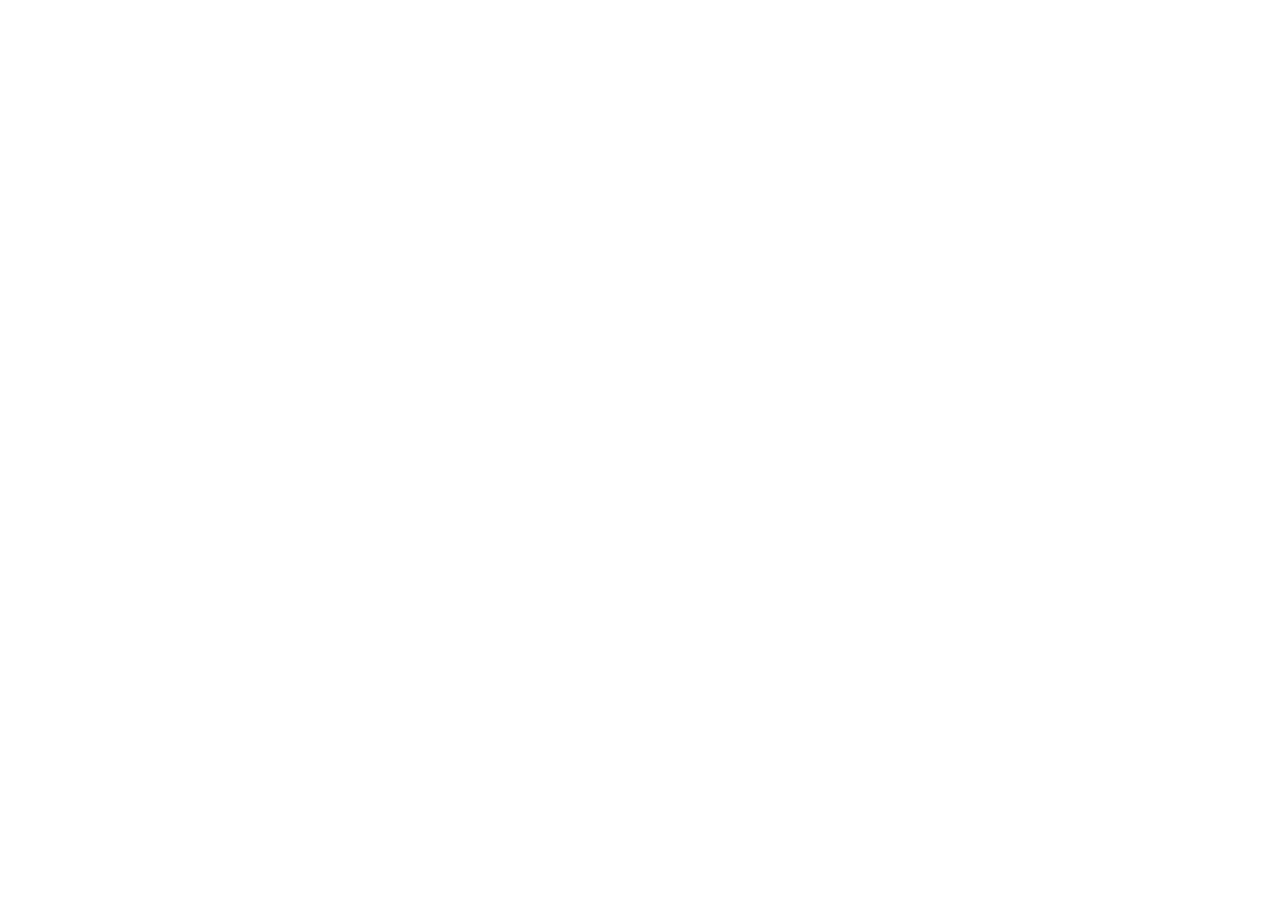
==== about.html @ 9ce5ea29 "Add files via upload" ====
<!DOCTYPE html>
<html lang="en">
<head>
  <meta charset="UTF-8"><meta name="viewport" content="width=device-width,initial-scale=1">
  <title>About — Gecko Lab</title>
  <link rel="stylesheet" href="css/style.css">
  <style>
    .team-grid{display:grid;grid-template-columns:repeat(auto-fill,minmax(220px,1fr));gap:1rem}
    .member-card {
      background:var(--bg-l1);border:1px solid var(--border);
      border-radius:var(--r2);padding:1.6rem;
      transition:.3s var(--ease);text-align:center;
    }
    .member-card:hover{border-color:var(--border-2);box-shadow:var(--teal-glow);transform:translateY(-3px)}
    .member-avatar {
      width:64px;height:64px;border-radius:50%;margin:0 auto 1rem;
      background:linear-gradient(135deg,var(--teal-dim),rgba(42,180,255,.12));
      border:2px solid var(--border-2);
      display:flex;align-items:center;justify-content:center;
      font-size:1.5rem;
    }
    .member-id{font-family:var(--fm);font-size:.6rem;letter-spacing:.12em;color:var(--teal);margin-bottom:.3rem}
    .member-name{font-family:var(--fd);font-size:1.05rem;font-weight:700;color:var(--t1);margin-bottom:.2rem}
    .member-role{font-family:var(--fm);font-size:.65rem;letter-spacing:.08em;text-transform:uppercase;color:var(--t3)}

    .spec-grid{display:grid;grid-template-columns:repeat(auto-fill,minmax(200px,1fr));gap:.8rem;margin-top:1rem}
    .spec-item{
      background:rgba(0,0,0,.2);border:1px solid var(--border);
      border-radius:var(--r1);padding:.9rem 1rem;
    }
    .spec-item .sk{font-family:var(--fm);font-size:.62rem;letter-spacing:.1em;text-transform:uppercase;color:var(--t3);margin-bottom:.4rem;display:block}
    .spec-item .sv{font-family:var(--fb);font-size:.9rem;color:var(--t1)}

    .tech-chips{display:flex;gap:.5rem;flex-wrap:wrap;margin-top:.8rem}

    /* platform feature list */
    .feature-list{display:grid;grid-template-columns:repeat(auto-fill,minmax(280px,1fr));gap:.8rem;margin-top:1rem}
    .feature-item{
      display:flex;gap:.9rem;align-items:flex-start;
      background:var(--bg-l1);border:1px solid var(--border);
      border-radius:var(--r2);padding:1.1rem 1.2rem;
      transition:.25s;
    }
    .feature-item:hover{border-color:var(--border-2)}
    .feature-icon{font-size:1.3rem;flex-shrink:0;margin-top:.1rem}
    .feature-title{font-size:.9rem;font-weight:500;color:var(--t1);margin-bottom:.25rem}
    .feature-desc{font-size:.8rem;color:var(--t3);line-height:1.5}
  </style>
</head>
<body>
<script src="js/layout.js"></script>
<script>
document.getElementById("page-content").innerHTML = `
<div class="page-hero">
  <div class="ph-top">
    <span class="tag tag-teal">08 / Project</span>
    <span class="tag tag-amber">Academic Research</span>
  </div>
  <h1>About <em>This Project</em></h1>
  <p style="max-width:600px">
    A biomimicry research platform built for an academic study on gecko-inspired adhesive systems.
    Designed to make the underlying science accessible, interactive, and honest about what we know
    and what we don't.
  </p>
</div>

<div class="section-rule reveal"><span>The Team</span></div>

<div class="team-grid reveal">
  <div class="member-card">
    <div class="member-avatar">🦎</div>
    <div class="member-id">I085</div>
    <div class="member-name">Maanas Vinze</div>
    <div class="member-role">Platform &amp; Simulation</div>
  </div>
  <div class="member-card">
    <div class="member-avatar">🔬</div>
    <div class="member-id">I053</div>
    <div class="member-name">Maanya Oberoi</div>
    <div class="member-role">Research &amp; Biology</div>
  </div>
  <div class="member-card">
    <div class="member-avatar">⚛️</div>
    <div class="member-id">I—</div>
    <div class="member-name">Jay</div>
    <div class="member-role">Physics &amp; Mechanism</div>
  </div>
  <div class="member-card">
    <div class="member-avatar">📐</div>
    <div class="member-id">I—</div>
    <div class="member-name">Aditya</div>
    <div class="member-role">Applications &amp; Data</div>
  </div>
  <div class="member-card">
    <div class="member-avatar">🚀</div>
    <div class="member-id">I—</div>
    <div class="member-name">Geet</div>
    <div class="member-role">Timeline &amp; Future</div>
  </div>
</div>

<div class="section-rule reveal"><span>Project Scope</span></div>

<div class="callout reveal">
  <h2>What this platform is</h2>
  <p>
    An interactive research platform documenting the science, engineering, and future potential of
    gecko-inspired adhesive systems. Built as an academic deliverable — every claim is sourced to
    peer-reviewed literature, every simulation uses physics values from published studies. The goal
    is to demonstrate that biology contains solutions that engineering is still learning to replicate.
  </p>
</div>

<div class="spec-grid reveal">
  <div class="spec-item">
    <span class="sk">Subject</span>
    <span class="sv">Gecko Biomimicry / Adhesive Systems</span>
  </div>
  <div class="spec-item">
    <span class="sk">Discipline</span>
    <span class="sv">Biology · Materials Science · Engineering</span>
  </div>
  <div class="spec-item">
    <span class="sk">Papers cited</span>
    <span class="sv">9 peer-reviewed sources</span>
  </div>
  <div class="spec-item">
    <span class="sk">Simulation data</span>
    <span class="sv">Sourced from Autumn 2002, ASTM D1002, Velcro Industries</span>
  </div>
  <div class="spec-item">
    <span class="sk">Date range</span>
    <span class="sv">2000–2021 literature</span>
  </div>
  <div class="spec-item">
    <span class="sk">Format</span>
    <span class="sv">Interactive web platform + presentation</span>
  </div>
</div>

<div class="section-rule reveal"><span>Platform Features</span></div>

<div class="feature-list">
  <div class="feature-item reveal">
    <span class="feature-icon">⚛️</span>
    <div>
      <div class="feature-title">Van der Waals Explorer</div>
      <div class="feature-desc">Interactive F ∝ 1/r⁶ visualization with real-time micro-contact simulation and adhesion index calculation.</div>
    </div>
  </div>
  <div class="feature-item reveal reveal-delay-1">
    <span class="feature-icon">🔬</span>
    <div>
      <div class="feature-title">Setae 3D Scroll Model</div>
      <div class="feature-desc">Scroll-driven zoom from gecko toe → lamellae → setae field → spatulae fan → van der Waals molecules at 0.5 nm.</div>
    </div>
  </div>
  <div class="feature-item reveal reveal-delay-2">
    <span class="feature-icon">📐</span>
    <div>
      <div class="feature-title">Multi-Adhesive Simulation</div>
      <div class="feature-desc">5 adhesive types compared under real loads. Gecko, tape, velcro, super glue, suction cup — with peer-reviewed σ values and per-environment physics.</div>
    </div>
  </div>
  <div class="feature-item reveal">
    <span class="feature-icon">🔍</span>
    <div>
      <div class="feature-title">Searchable Research Archive</div>
      <div class="feature-desc">9 key papers with live keyword search, discipline filter, pull quotes, and direct DOI links.</div>
    </div>
  </div>
  <div class="feature-item reveal reveal-delay-1">
    <span class="feature-icon">📅</span>
    <div>
      <div class="feature-title">Annotated Timeline</div>
      <div class="feature-desc">8 milestones from 2000–2021 with full experimental context, significance, and primary literature references.</div>
    </div>
  </div>
  <div class="feature-item reveal reveal-delay-2">
    <span class="feature-icon">🔭</span>
    <div>
      <div class="feature-title">Technology Readiness Levels</div>
      <div class="feature-desc">Future directions mapped to NASA TRL scale — from early CNT research (TRL 2) to near-commercial inspection robots (TRL 6–7).</div>
    </div>
  </div>
</div>

<div class="section-rule reveal"><span>Built With</span></div>
<div class="card reveal" style="padding:1.4rem 1.8rem">
  <div class="tech-chips">
    <span class="tag tag-teal">Vanilla JS</span>
    <span class="tag tag-blue">Canvas 2D API</span>
    <span class="tag tag-amber">CSS Custom Properties</span>
    <span class="tag tag-purple">Fraunces (Variable Serif)</span>
    <span class="tag tag-green">JetBrains Mono</span>
    <span class="tag tag-teal">DM Sans</span>
    <span class="tag tag-blue">IntersectionObserver</span>
    <span class="tag tag-amber">No frameworks · No dependencies</span>
  </div>
  <p style="margin-top:1rem;font-size:.84rem">
    All simulations, animations, and visualizations use the browser's native Canvas 2D API —
    no WebGL, no Three.js, no external libraries. Physics values are hardcoded from published literature
    and cited inline in the simulation source.
  </p>
</div>
`;
</script>
</body>
</html>
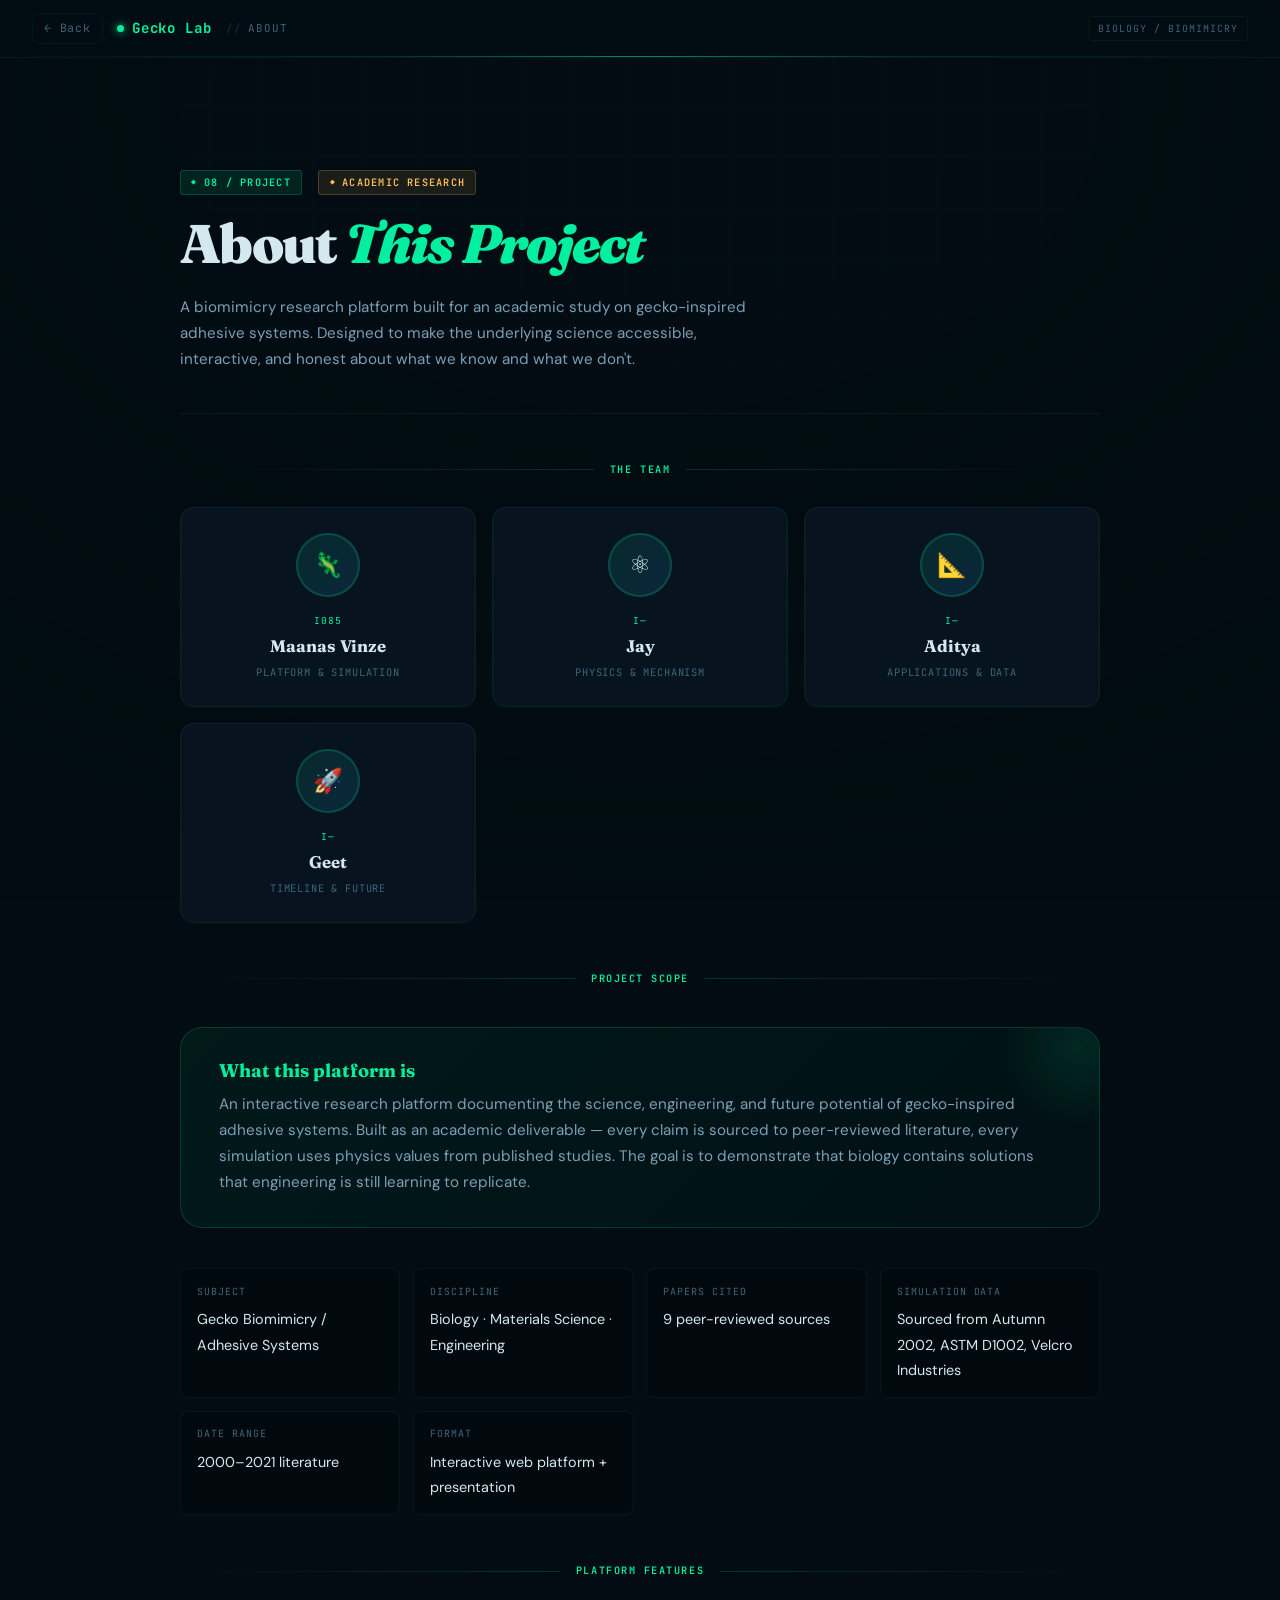
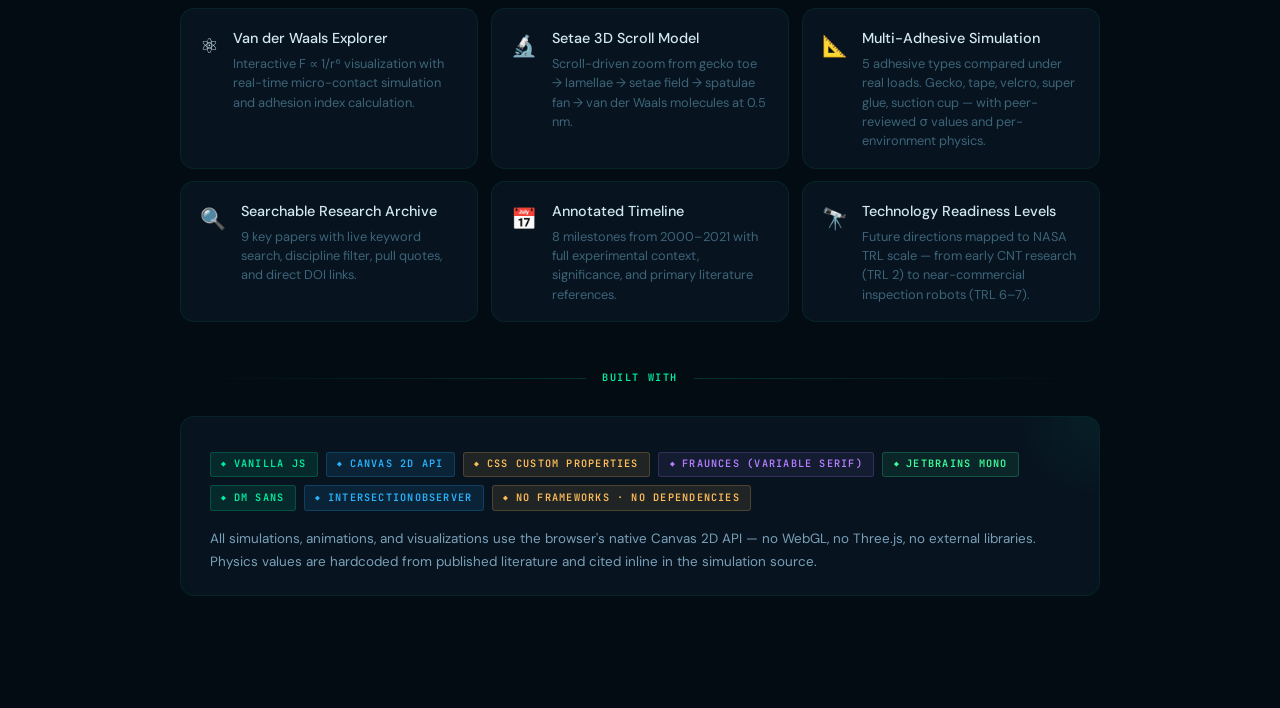
==== commit 601add4c: "Update about.html" ====
--- a/about.html
+++ b/about.html
@@ -74,12 +74,6 @@
     <div class="member-role">Platform &amp; Simulation</div>
   </div>
   <div class="member-card">
-    <div class="member-avatar">🔬</div>
-    <div class="member-id">I053</div>
-    <div class="member-name">Maanya Oberoi</div>
-    <div class="member-role">Research &amp; Biology</div>
-  </div>
-  <div class="member-card">
     <div class="member-avatar">⚛️</div>
     <div class="member-id">I—</div>
     <div class="member-name">Jay</div>
--- a/css/style.css
+++ b/css/style.css
@@ -0,0 +1,686 @@
+/* ═══════════════════════════════════════════════════════════
+   GECKO LAB  —  DEEP SPECIMEN TERMINAL
+   Design System v5
+   Fonts: Fraunces · JetBrains Mono · DM Sans
+════════════════════════════════════════════════════════════ */
+
+@import url('https://fonts.googleapis.com/css2?family=Fraunces:ital,opsz,wght@0,9..144,300;0,9..144,700;0,9..144,900;1,9..144,300;1,9..144,700&family=JetBrains+Mono:wght@400;600;700&family=DM+Sans:ital,opsz,wght@0,9..40,300;0,9..40,400;0,9..40,500;1,9..40,300&display=swap');
+
+/* ── Tokens ─────────────────────────────────────────────── */
+:root {
+  --bg:         #020c12;
+  --bg-l1:      #071420;
+  --bg-l2:      #0b1e2e;
+  --bg-l3:      #102435;
+
+  --teal:       #00f0a0;
+  --teal-2:     #00c880;
+  --teal-dim:   rgba(0,240,160,.10);
+  --teal-mid:   rgba(0,240,160,.30);
+  --teal-glow:  0 0 28px rgba(0,240,160,.20), 0 0 80px rgba(0,240,160,.06);
+
+  --blue:       #2ab4ff;
+  --blue-dim:   rgba(42,180,255,.10);
+
+  --amber:      #ffbd59;
+  --amber-dim:  rgba(255,189,89,.10);
+  --amber-glow: 0 0 24px rgba(255,189,89,.18);
+
+  --red:        #ff5252;
+  --green:      #3dff9a;
+  --purple:     #b47dff;
+
+  --t1:         #d4e8f0;
+  --t2:         #7aa0b8;
+  --t3:         #3d6478;
+  --t4:         #1a3040;
+
+  --border:     rgba(0,240,160,.07);
+  --border-2:   rgba(0,240,160,.18);
+  --border-3:   rgba(0,240,160,.42);
+
+  --fd: 'Fraunces', Georgia, serif;
+  --fm: 'JetBrains Mono', monospace;
+  --fb: 'DM Sans', system-ui, sans-serif;
+
+  --r1: 8px;
+  --r2: 14px;
+  --r3: 22px;
+
+  --ease: cubic-bezier(.22,1,.36,1);
+}
+
+/* ── Reset ──────────────────────────────────────────────── */
+*,*::before,*::after{margin:0;padding:0;box-sizing:border-box}
+html{scroll-behavior:smooth;-webkit-text-size-adjust:100%}
+
+body {
+  font-family: var(--fb);
+  font-size: 16px;
+  font-weight: 400;
+  line-height: 1.6;
+  color: var(--t1);
+  background: var(--bg);
+  min-height: 100vh;
+  overflow-x: hidden;
+  -webkit-tap-highlight-color: transparent;
+}
+
+/* Fine grid texture */
+body::before {
+  content:'';
+  position:fixed;inset:0;z-index:0;pointer-events:none;
+  background-image:
+    linear-gradient(rgba(0,240,160,.025) 1px, transparent 1px),
+    linear-gradient(90deg, rgba(0,240,160,.025) 1px, transparent 1px);
+  background-size: 52px 52px;
+  mask-image: radial-gradient(ellipse 100% 70% at 50% 0%, #000 30%, transparent 100%);
+}
+
+/* Vignette */
+body::after {
+  content:'';
+  position:fixed;inset:0;z-index:0;pointer-events:none;
+  background: radial-gradient(ellipse 90% 90% at 50% 10%, transparent 40%, rgba(2,12,18,.7) 100%);
+}
+
+/* ══════════════════════════════════════════════════════════
+   TOPBAR
+══════════════════════════════════════════════════════════ */
+.topbar {
+  position:sticky;top:0;z-index:200;height:58px;
+  display:flex;align-items:center;justify-content:space-between;
+  padding:0 2rem;
+  background:rgba(2,12,18,.90);
+  backdrop-filter:blur(24px) saturate(180%);
+  -webkit-backdrop-filter:blur(24px) saturate(180%);
+  border-bottom:1px solid var(--border);
+}
+
+/* animated scan line bottom */
+.topbar::after {
+  content:'';
+  position:absolute;bottom:0;left:0;right:0;height:1px;
+  background: linear-gradient(90deg,
+    transparent 0%, var(--teal-mid) 30%,
+    var(--teal) 50%, var(--teal-mid) 70%, transparent 100%);
+  opacity:.55;
+  animation: scan-slide 6s linear infinite;
+}
+@keyframes scan-slide {
+  0%{background-position:-200% 0} 100%{background-position:200% 0}
+}
+
+.nav-left{display:flex;align-items:center;gap:.9rem}
+.nav-right{display:flex;align-items:center;gap:.8rem}
+
+.brand {
+  font-family:var(--fm);font-size:.88rem;font-weight:700;
+  color:var(--teal);text-decoration:none;letter-spacing:.06em;
+  display:flex;align-items:center;gap:.5rem;
+}
+.brand-dot {
+  width:7px;height:7px;border-radius:50%;background:var(--teal);
+  box-shadow:0 0 10px var(--teal);
+  animation:brand-pulse 2.4s ease-in-out infinite;
+}
+@keyframes brand-pulse{0%,100%{opacity:1;transform:scale(1)} 50%{opacity:.4;transform:scale(.65)}}
+
+.back-btn {
+  font-family:var(--fm);font-size:.72rem;letter-spacing:.06em;
+  color:var(--t3);text-decoration:none;
+  display:flex;align-items:center;gap:.35rem;
+  padding:.3rem .7rem;border-radius:var(--r1);
+  border:1px solid var(--border);background:transparent;
+  cursor:pointer;transition:.2s var(--ease);
+}
+.back-btn:hover{color:var(--teal);border-color:var(--border-2);background:var(--teal-dim)}
+
+.breadcrumb {
+  font-family:var(--fm);font-size:.68rem;letter-spacing:.08em;
+  text-transform:uppercase;color:var(--t3);
+  display:flex;align-items:center;gap:.4rem;
+}
+.breadcrumb::before{content:'//';color:var(--t4)}
+
+.nav-pill {
+  font-family:var(--fm);font-size:.62rem;letter-spacing:.1em;
+  text-transform:uppercase;color:var(--t3);
+  padding:.2rem .55rem;border:1px solid var(--border);border-radius:3px;
+}
+
+/* ══════════════════════════════════════════════════════════
+   LAYOUT
+══════════════════════════════════════════════════════════ */
+.main-wrapper{position:relative;z-index:1;min-height:100vh}
+
+.main-content {
+  padding:3.5rem 2.5rem 7rem;
+  max-width:1000px;margin:0 auto;width:100%;
+}
+.main-content.full-bleed{max-width:1400px}
+.main-content.no-pad{padding:0;max-width:100%}
+
+/* ══════════════════════════════════════════════════════════
+   TYPOGRAPHY
+══════════════════════════════════════════════════════════ */
+h1 {
+  font-family:var(--fd);
+  font-size:clamp(2.2rem,5vw,3.4rem);
+  font-weight:900;line-height:1.05;letter-spacing:-.03em;
+  color:var(--t1);margin-bottom:1.4rem;
+}
+h1 em{font-style:italic;color:var(--teal)}
+h1 .dim{color:var(--t3);font-weight:300}
+
+h2 {
+  font-family:var(--fd);
+  font-size:1.5rem;font-weight:700;line-height:1.15;
+  color:var(--t1);margin-bottom:.65rem;
+}
+h3 {
+  font-family:var(--fb);
+  font-size:1rem;font-weight:500;color:var(--t1);
+}
+p{color:var(--t2);line-height:1.72;font-size:.95rem}
+
+/* Mono label */
+.tag {
+  font-family:var(--fm);font-size:.64rem;font-weight:600;
+  letter-spacing:.12em;text-transform:uppercase;
+  padding:.22rem .65rem;border-radius:3px;
+  display:inline-flex;align-items:center;gap:.4rem;
+}
+.tag::before{content:'◆';font-size:.5rem}
+.tag-teal {background:var(--teal-dim);color:var(--teal);border:1px solid rgba(0,240,160,.2)}
+.tag-amber{background:var(--amber-dim);color:var(--amber);border:1px solid rgba(255,189,89,.2)}
+.tag-blue {background:var(--blue-dim); color:var(--blue); border:1px solid rgba(42,180,255,.2)}
+.tag-red  {background:rgba(255,82,82,.08);color:var(--red); border:1px solid rgba(255,82,82,.2)}
+.tag-purple{background:rgba(180,125,255,.08);color:var(--purple);border:1px solid rgba(180,125,255,.2)}
+.tag-green{background:rgba(61,255,154,.08);color:var(--green);border:1px solid rgba(61,255,154,.2)}
+
+/* Section divider */
+.section-rule {
+  display:flex;align-items:center;gap:1rem;
+  margin:3rem 0 1.8rem;
+}
+.section-rule::before,.section-rule::after {
+  content:'';flex:1;height:1px;
+  background:linear-gradient(90deg, var(--border-2), transparent);
+}
+.section-rule::before{background:linear-gradient(90deg,transparent,var(--border-2))}
+.section-rule span {
+  font-family:var(--fm);font-size:.64rem;font-weight:600;
+  letter-spacing:.15em;text-transform:uppercase;color:var(--teal);
+  white-space:nowrap;
+}
+
+/* ══════════════════════════════════════════════════════════
+   CARD SYSTEM
+══════════════════════════════════════════════════════════ */
+.card {
+  background:var(--bg-l1);
+  border:1px solid var(--border);
+  border-radius:var(--r2);
+  padding:1.8rem;
+  transition:.35s var(--ease);
+  position:relative;overflow:hidden;
+}
+.card::before {
+  content:'';position:absolute;top:0;right:0;
+  width:80px;height:80px;
+  background:radial-gradient(circle at top right,rgba(0,240,160,.05),transparent 70%);
+  pointer-events:none;
+}
+.card:hover {
+  border-color:var(--border-2);
+  background:var(--bg-l2);
+  box-shadow:var(--teal-glow);
+  transform:translateY(-2px);
+}
+.card-link{text-decoration:none;color:inherit;display:block}
+
+/* specimen corner tag */
+.card .specimen-id {
+  position:absolute;top:.9rem;right:.9rem;
+  font-family:var(--fm);font-size:.58rem;letter-spacing:.1em;
+  color:var(--t4);text-transform:uppercase;
+}
+
+/* ══════════════════════════════════════════════════════════
+   NAV CARDS (home)
+══════════════════════════════════════════════════════════ */
+.nav-grid {
+  display:grid;
+  grid-template-columns:repeat(auto-fill,minmax(270px,1fr));
+  gap:1rem;
+}
+.nav-card {
+  background:var(--bg-l1);border:1px solid var(--border);
+  border-radius:var(--r2);padding:1.7rem;
+  text-decoration:none;color:inherit;
+  display:flex;flex-direction:column;gap:.6rem;
+  transition:.3s var(--ease);position:relative;overflow:hidden;
+  min-height:168px;
+}
+.nav-card:hover {
+  border-color:var(--border-2);background:var(--bg-l2);
+  transform:translateY(-4px);box-shadow:var(--teal-glow);
+}
+/* bottom accent bar on hover */
+.nav-card::after {
+  content:'';
+  position:absolute;bottom:0;left:0;right:0;height:2px;
+  background:linear-gradient(90deg,var(--teal),var(--blue));
+  transform:scaleX(0);transform-origin:left;transition:.35s var(--ease);
+}
+.nav-card:hover::after{transform:scaleX(1)}
+/* coordinate label */
+.nc-coord {
+  font-family:var(--fm);font-size:.58rem;letter-spacing:.1em;
+  color:var(--t4);margin-bottom:.2rem;
+}
+.nc-icon{font-size:1.5rem;line-height:1}
+.nc-title {
+  font-family:var(--fd);font-size:1.2rem;font-weight:700;
+  color:var(--t1);line-height:1.15;
+}
+.nc-desc{font-size:.84rem;color:var(--t2);line-height:1.5;flex:1}
+.nc-arrow {
+  margin-top:.6rem;font-family:var(--fm);font-size:.75rem;
+  color:var(--teal-mid);transition:.2s var(--ease);
+  display:flex;align-items:center;gap:.3rem;
+}
+.nav-card:hover .nc-arrow{color:var(--teal);transform:translateX(4px)}
+
+/* ══════════════════════════════════════════════════════════
+   STAT DISPLAY
+══════════════════════════════════════════════════════════ */
+.stat-val {
+  font-family:var(--fm);font-size:1.6rem;font-weight:700;
+  color:var(--amber);line-height:1;
+}
+.stat-lbl {
+  font-family:var(--fm);font-size:.62rem;letter-spacing:.1em;
+  text-transform:uppercase;color:var(--t3);margin-top:.3rem;
+}
+
+/* ══════════════════════════════════════════════════════════
+   PAGE HEADER
+══════════════════════════════════════════════════════════ */
+.page-hero {
+  padding:3.5rem 0 2.5rem;
+  border-bottom:1px solid var(--border);
+  margin-bottom:2.8rem;
+  position:relative;
+}
+.page-hero .ph-top {
+  display:flex;align-items:center;gap:1rem;
+  margin-bottom:1.2rem;flex-wrap:wrap;
+}
+
+/* ══════════════════════════════════════════════════════════
+   CALLOUT / HIGHLIGHT
+══════════════════════════════════════════════════════════ */
+.callout {
+  background:linear-gradient(135deg,rgba(0,240,160,.06),rgba(0,240,160,.02));
+  border:1px solid var(--border-2);border-radius:var(--r3);
+  padding:2rem 2.4rem;margin:2.5rem 0;
+  position:relative;overflow:hidden;
+}
+.callout::before {
+  content:'';position:absolute;top:-60px;right:-60px;
+  width:160px;height:160px;border-radius:50%;
+  background:radial-gradient(circle,rgba(0,240,160,.1),transparent 70%);
+}
+.callout h2{color:var(--teal);margin-bottom:.6rem;font-size:1.15rem}
+
+/* ══════════════════════════════════════════════════════════
+   INPUTS & CONTROLS
+══════════════════════════════════════════════════════════ */
+input[type=range] {
+  width:100%;cursor:pointer;appearance:none;
+  height:3px;border-radius:2px;
+  background:var(--bg-l3);outline:none;
+  accent-color:var(--teal);
+}
+input[type=range]::-webkit-slider-thumb {
+  appearance:none;width:14px;height:14px;border-radius:50%;
+  background:var(--teal);cursor:pointer;
+  border:2px solid var(--bg);
+  box-shadow:0 0 8px rgba(0,240,160,.5);
+  transition:.15s;
+}
+input[type=range]::-webkit-slider-thumb:hover{transform:scale(1.2)}
+
+input[type=number],input[type=text],select {
+  width:100%;padding:.55rem .8rem;
+  border-radius:var(--r1);
+  border:1px solid var(--border-2);
+  background:rgba(0,0,0,.3);
+  color:var(--t1);
+  font-family:var(--fm);font-size:.85rem;
+  outline:none;transition:.2s;
+  -webkit-appearance:none;
+}
+input[type=number]:focus,select:focus {
+  border-color:var(--teal);
+  box-shadow:0 0 0 2px var(--teal-dim);
+}
+
+/* ══════════════════════════════════════════════════════════
+   BUTTON
+══════════════════════════════════════════════════════════ */
+.btn {
+  display:inline-flex;align-items:center;gap:.5rem;
+  font-family:var(--fm);font-size:.74rem;font-weight:600;
+  letter-spacing:.07em;text-transform:uppercase;
+  padding:.55rem 1.1rem;border-radius:var(--r1);
+  border:1px solid var(--border-2);
+  background:var(--teal-dim);color:var(--teal);
+  cursor:pointer;transition:.2s var(--ease);
+  text-decoration:none;white-space:nowrap;
+}
+.btn:hover{background:var(--teal);color:var(--bg);border-color:var(--teal);box-shadow:var(--teal-glow)}
+.btn-ghost{background:transparent;color:var(--t2);border-color:var(--border)}
+.btn-ghost:hover{color:var(--t1);background:rgba(255,255,255,.05);border-color:rgba(255,255,255,.15)}
+
+/* ══════════════════════════════════════════════════════════
+   TIMELINE
+══════════════════════════════════════════════════════════ */
+.timeline{position:relative;padding-left:2.6rem}
+.timeline::before {
+  content:'';position:absolute;left:.65rem;top:.5rem;bottom:.5rem;width:2px;
+  background:linear-gradient(180deg,var(--teal),var(--blue),rgba(0,240,160,.1));
+  border-radius:2px;
+}
+.tl-item{position:relative;margin-bottom:2.6rem}
+.tl-dot {
+  position:absolute;left:-2.15rem;top:.4rem;
+  width:14px;height:14px;border-radius:50%;
+  background:var(--bg);border:2px solid var(--teal);
+  box-shadow:0 0 10px rgba(0,240,160,.5);
+  transition:.3s var(--ease);z-index:2;
+}
+.tl-item:hover .tl-dot {
+  background:var(--teal);transform:scale(1.4);
+  box-shadow:0 0 20px rgba(0,240,160,.8);
+}
+.tl-year {
+  font-family:var(--fm);font-size:.7rem;letter-spacing:.12em;
+  color:var(--teal);font-weight:700;margin-bottom:.4rem;
+  text-transform:uppercase;
+}
+.tl-card {
+  background:var(--bg-l1);border:1px solid var(--border);
+  border-radius:var(--r2);padding:1.4rem 1.6rem;transition:.3s var(--ease);
+}
+.tl-item:hover .tl-card{border-color:var(--border-2);box-shadow:var(--teal-glow)}
+.tl-card h2{font-size:1.05rem;font-weight:600;margin-bottom:.45rem}
+.tl-card p{font-size:.88rem;line-height:1.65}
+.tl-ref{font-family:var(--fm);font-size:.7rem;color:var(--t4);margin-top:.5rem}
+.tl-ref a{color:rgba(0,240,160,.45);text-decoration:none;transition:.15s}
+.tl-ref a:hover{color:var(--teal)}
+
+/* ══════════════════════════════════════════════════════════
+   PAPER CARDS (research)
+══════════════════════════════════════════════════════════ */
+.paper-card {
+  background:var(--bg-l1);border:1px solid var(--border);
+  border-radius:var(--r2);padding:1.6rem 1.9rem;
+  margin-bottom:.9rem;text-decoration:none;color:inherit;
+  display:block;transition:.3s var(--ease);position:relative;
+}
+.paper-card:hover{border-color:var(--border-2);transform:translateX(5px);box-shadow:var(--teal-glow)}
+.paper-meta{display:flex;align-items:center;gap:.7rem;margin-bottom:.7rem;flex-wrap:wrap}
+.paper-year{font-family:var(--fm);font-size:.7rem;font-weight:700;color:var(--teal)}
+.paper-journal{font-family:var(--fm);font-size:.68rem;color:var(--t3);font-style:italic}
+.paper-card h2{font-size:1.0rem;font-weight:500;margin-bottom:.5rem;line-height:1.4}
+.paper-card p{font-size:.86rem;line-height:1.6;margin-bottom:.8rem}
+.paper-links{display:flex;gap:.5rem;flex-wrap:wrap}
+.plink {
+  display:inline-flex;align-items:center;gap:.3rem;
+  font-family:var(--fm);font-size:.68rem;font-weight:600;
+  padding:.28rem .7rem;border-radius:5px;text-decoration:none;transition:.2s;
+}
+.plink-p{background:var(--teal-dim);color:var(--teal);border:1px solid rgba(0,240,160,.2)}
+.plink-p:hover{background:var(--teal);color:var(--bg)}
+.plink-s{background:rgba(255,255,255,.03);color:var(--t3);border:1px solid rgba(255,255,255,.07)}
+.plink-s:hover{color:var(--t1);background:rgba(255,255,255,.07)}
+
+/* ══════════════════════════════════════════════════════════
+   APPLICATION CARDS
+══════════════════════════════════════════════════════════ */
+.app-grid{display:grid;grid-template-columns:repeat(auto-fill,minmax(290px,1fr));gap:1.1rem}
+.app-card {
+  background:var(--bg-l1);border:1px solid var(--border);
+  border-radius:var(--r3);padding:1.9rem;
+  transition:.35s var(--ease);position:relative;overflow:hidden;
+  display:flex;flex-direction:column;
+}
+.app-card::before {
+  content:'';position:absolute;top:0;right:0;
+  width:120px;height:120px;
+  background:radial-gradient(circle at top right,rgba(0,240,160,.05),transparent 70%);
+  pointer-events:none;
+}
+.app-card:hover {
+  border-color:var(--border-2);transform:translateY(-5px);
+  box-shadow:var(--teal-glow);background:var(--bg-l2);
+}
+.app-card h2{font-size:1.1rem;font-weight:600;margin:.8rem 0 .5rem}
+.app-card p{font-size:.88rem;color:var(--t2);line-height:1.65;flex:1;margin-bottom:.9rem}
+.app-detail {
+  font-size:.82rem;color:var(--t2);line-height:1.7;
+  border-top:1px solid var(--border);padding-top:.8rem;margin-top:auto;
+}
+.app-detail strong{color:var(--t1)}
+.app-links{display:flex;gap:.5rem;flex-wrap:wrap;margin-top:.8rem}
+
+/* Geckskin highlight */
+.highlight-card {
+  background:linear-gradient(135deg,rgba(0,240,160,.07),rgba(0,240,160,.02));
+  border:1px solid var(--border-2);border-radius:var(--r3);
+  padding:2.2rem;margin-bottom:2rem;
+  display:grid;grid-template-columns:1fr 1fr;gap:2rem;align-items:center;
+}
+.highlight-card h2{color:var(--teal);font-size:1.45rem;margin-bottom:.5rem}
+
+/* ══════════════════════════════════════════════════════════
+   FUTURE CARDS
+══════════════════════════════════════════════════════════ */
+.future-grid{display:grid;grid-template-columns:repeat(auto-fill,minmax(290px,1fr));gap:1.1rem}
+.future-card {
+  background:var(--bg-l1);border:1px solid var(--border);
+  border-radius:var(--r3);padding:1.9rem;transition:.35s var(--ease);
+}
+.future-card:hover {
+  border-color:var(--border-2);transform:translateY(-4px);
+  box-shadow:var(--teal-glow);background:var(--bg-l2);
+}
+.future-card .fi{font-size:1.9rem;margin-bottom:.9rem}
+.future-card h2{font-size:1.05rem;font-weight:600;margin-bottom:.5rem}
+.future-card p{font-size:.88rem;color:var(--t2);line-height:1.65;margin-bottom:.8rem}
+
+/* status badges */
+.status-badge {
+  display:inline-block;font-family:var(--fm);font-size:.62rem;
+  padding:.22rem .6rem;border-radius:3px;font-weight:600;
+  letter-spacing:.08em;text-transform:uppercase;
+}
+
+/* ══════════════════════════════════════════════════════════
+   SIMULATION
+══════════════════════════════════════════════════════════ */
+.sim-wrapper {
+  display:grid;
+  grid-template-columns:minmax(300px,380px) minmax(420px,1fr);
+  gap:1.5rem;align-items:stretch;
+}
+.sim-controls {
+  background:var(--bg-l1);border:1px solid var(--border);
+  border-radius:var(--r2);padding:1.5rem;
+}
+.sim-visual {
+  min-height:560px;
+  background:var(--bg-l1);border:1px solid var(--border);
+  border-radius:var(--r2);padding:.7rem;
+}
+#simCanvas {
+  width:100%;height:100%;display:block;
+  border-radius:10px;
+  background:linear-gradient(180deg,#030f18,#020c14);
+}
+.ctrl-head {
+  font-family:var(--fm);font-size:.64rem;font-weight:700;
+  letter-spacing:.14em;text-transform:uppercase;color:var(--teal);
+  margin-bottom:.7rem;margin-top:1.1rem;display:flex;align-items:center;gap:.5rem;
+}
+.ctrl-head:first-child{margin-top:0}
+.ctrl-head::before{content:'▸';font-size:.55rem}
+
+.adh-grid{display:grid;grid-template-columns:repeat(3,1fr);gap:.4rem}
+.adh-btn {
+  padding:.55rem .2rem;border-radius:var(--r1);
+  border:1px solid var(--border);background:rgba(255,255,255,.02);
+  color:var(--t3);cursor:pointer;transition:.2s var(--ease);
+  font-family:var(--fb);font-size:.75rem;text-align:center;line-height:1.3;
+  user-select:none;
+}
+.adh-btn:hover{border-color:var(--border-2);color:var(--t1)}
+.adh-btn.active{border-color:var(--teal);background:var(--teal-dim);color:var(--teal);font-weight:600}
+.adh-icon{font-size:1.1rem;display:block;margin-bottom:.1rem}
+.adh-sigma{font-size:.62rem;color:var(--t4);display:block;margin-top:.05rem}
+.adh-btn.active .adh-sigma{color:rgba(0,240,160,.5)}
+
+.preset-grid{display:grid;grid-template-columns:1fr 1fr;gap:.4rem}
+.preset-btn {
+  padding:.5rem .35rem;border-radius:var(--r1);
+  border:1px solid var(--border);background:transparent;
+  color:var(--t2);cursor:pointer;transition:.2s var(--ease);font-size:.78rem;
+  font-family:var(--fb);
+}
+.preset-btn:hover{border-color:var(--border-2);color:var(--t1)}
+.preset-btn.active{background:var(--teal);color:var(--bg);border-color:var(--teal);font-weight:700}
+
+.ctrl-label{font-size:.8rem;color:var(--t2);margin-bottom:.38rem;display:block}
+.ctrl-section{margin-bottom:.9rem}
+
+.results-box {
+  margin-top:.9rem;padding:.9rem;border-radius:var(--r2);
+  background:rgba(0,0,0,.3);border:1px solid var(--border);
+  font-family:var(--fm);font-size:.78rem;line-height:1.9;
+}
+.res-row{display:flex;justify-content:space-between;align-items:center}
+.res-val{color:var(--amber);font-weight:700}
+.max-load-row {
+  margin-top:.5rem;padding-top:.5rem;
+  border-top:1px solid var(--border);
+  font-size:.74rem;color:var(--t3);
+}
+.max-load-row strong{color:var(--t1)}
+.warning-banner {
+  display:none;margin-top:.55rem;padding:.55rem .7rem;
+  border-radius:var(--r1);
+  background:rgba(255,82,82,.08);border:1px solid rgba(255,82,82,.25);
+  color:var(--red);font-size:.78rem;line-height:1.5;
+  font-family:var(--fb);
+}
+.warning-banner.visible{display:block}
+.gravity-manual{display:flex;align-items:center;gap:.5rem;margin-top:.5rem}
+.gravity-manual input{width:88px}
+.gravity-manual span{font-family:var(--fm);font-size:.78rem;color:var(--t3)}
+
+/* ══════════════════════════════════════════════════════════
+   MECHANISM
+══════════════════════════════════════════════════════════ */
+.mech-grid {
+  display:grid;
+  grid-template-columns:minmax(310px,400px) minmax(420px,1fr);
+  gap:1.5rem;align-items:stretch;
+}
+.mech-panel,.mech-canvas-card,.mech-notes {
+  background:var(--bg-l1);border:1px solid var(--border);
+  border-radius:var(--r2);padding:1.4rem;
+}
+.metric-grid{display:grid;grid-template-columns:1fr 1fr;gap:.55rem;margin-top:1rem}
+.metric {
+  background:rgba(0,0,0,.25);border:1px solid var(--border);
+  border-radius:var(--r1);padding:.65rem .8rem;
+}
+.metric .mn {
+  font-family:var(--fm);font-size:.62rem;letter-spacing:.08em;
+  text-transform:uppercase;color:var(--t3);margin-bottom:.15rem;display:block;
+}
+.metric .mv {
+  font-family:var(--fm);font-size:.95rem;font-weight:700;color:var(--teal);
+}
+.equation {
+  font-family:var(--fm);font-size:.85rem;
+  background:rgba(0,0,0,.3);border:1px solid var(--border);
+  border-radius:var(--r1);padding:.8rem 1rem;
+  color:var(--t1);letter-spacing:.02em;line-height:1.6;
+  margin-top:.8rem;
+}
+.status-chip {
+  display:inline-block;margin-top:.8rem;
+  padding:.38rem .8rem;border-radius:999px;
+  font-family:var(--fm);font-size:.72rem;font-weight:600;letter-spacing:.05em;
+  border:1px solid transparent;
+}
+#vdwGraph {
+  width:100%;height:420px;border-radius:10px;display:block;
+  background:linear-gradient(180deg,#060f18,#040c14);margin-top:.7rem;
+}
+
+/* ══════════════════════════════════════════════════════════
+   SETAE SCROLL PAGE
+══════════════════════════════════════════════════════════ */
+#stage-title{font-family:var(--fd);font-size:1.1rem;font-weight:700;color:var(--teal);margin-bottom:.3rem}
+#stage-desc{font-family:var(--fb);font-size:.82rem;color:var(--t2);line-height:1.55}
+.stage-dot{width:8px;height:8px;border-radius:50%;background:rgba(0,240,160,.18);border:1px solid rgba(0,240,160,.35);cursor:pointer;transition:.3s var(--ease)}
+.stage-dot.active{background:var(--teal);box-shadow:0 0 10px rgba(0,240,160,.7);transform:scale(1.45)}
+
+/* ══════════════════════════════════════════════════════════
+   SCROLL REVEAL
+══════════════════════════════════════════════════════════ */
+.reveal{opacity:0;transform:translateY(24px);transition:opacity .55s var(--ease),transform .55s var(--ease)}
+.reveal.visible{opacity:1;transform:translateY(0)}
+.reveal-delay-1{transition-delay:.08s}
+.reveal-delay-2{transition-delay:.16s}
+.reveal-delay-3{transition-delay:.24s}
+.reveal-delay-4{transition-delay:.32s}
+
+/* ══════════════════════════════════════════════════════════
+   COMPARE TABLE
+══════════════════════════════════════════════════════════ */
+.compare-table{width:100%;border-collapse:collapse;font-size:.86rem}
+.compare-table th {
+  font-family:var(--fm);font-size:.65rem;letter-spacing:.1em;
+  text-transform:uppercase;color:var(--t3);
+  padding:.7rem .9rem;border-bottom:1px solid var(--border);text-align:left;
+}
+.compare-table td{padding:.8rem .9rem;border-bottom:1px solid var(--border);color:var(--t2)}
+.compare-table tr:hover td{background:rgba(0,240,160,.02);color:var(--t1)}
+.compare-table .hi{color:var(--teal);font-family:var(--fm);font-weight:700}
+
+/* ══════════════════════════════════════════════════════════
+   MOBILE
+══════════════════════════════════════════════════════════ */
+@media(max-width:900px){
+  .main-content{padding:2.5rem 1.5rem 5rem}
+  .highlight-card{grid-template-columns:1fr;gap:1.2rem}
+  .mech-grid,.sim-wrapper{grid-template-columns:1fr !important}
+  .sim-visual{min-height:400px !important}
+  #vdwGraph{height:350px}
+}
+@media(max-width:680px){
+  .topbar{padding:0 1.2rem}
+  .nav-pill,.breadcrumb{display:none}
+  .main-content{padding:2rem 1.2rem 5rem}
+  h1{font-size:2rem}
+  .adh-grid{grid-template-columns:1fr 1fr}
+  .nav-grid{grid-template-columns:1fr}
+  .app-grid,.future-grid{grid-template-columns:1fr}
+  .compare-table{display:block;overflow-x:auto;white-space:nowrap}
+}
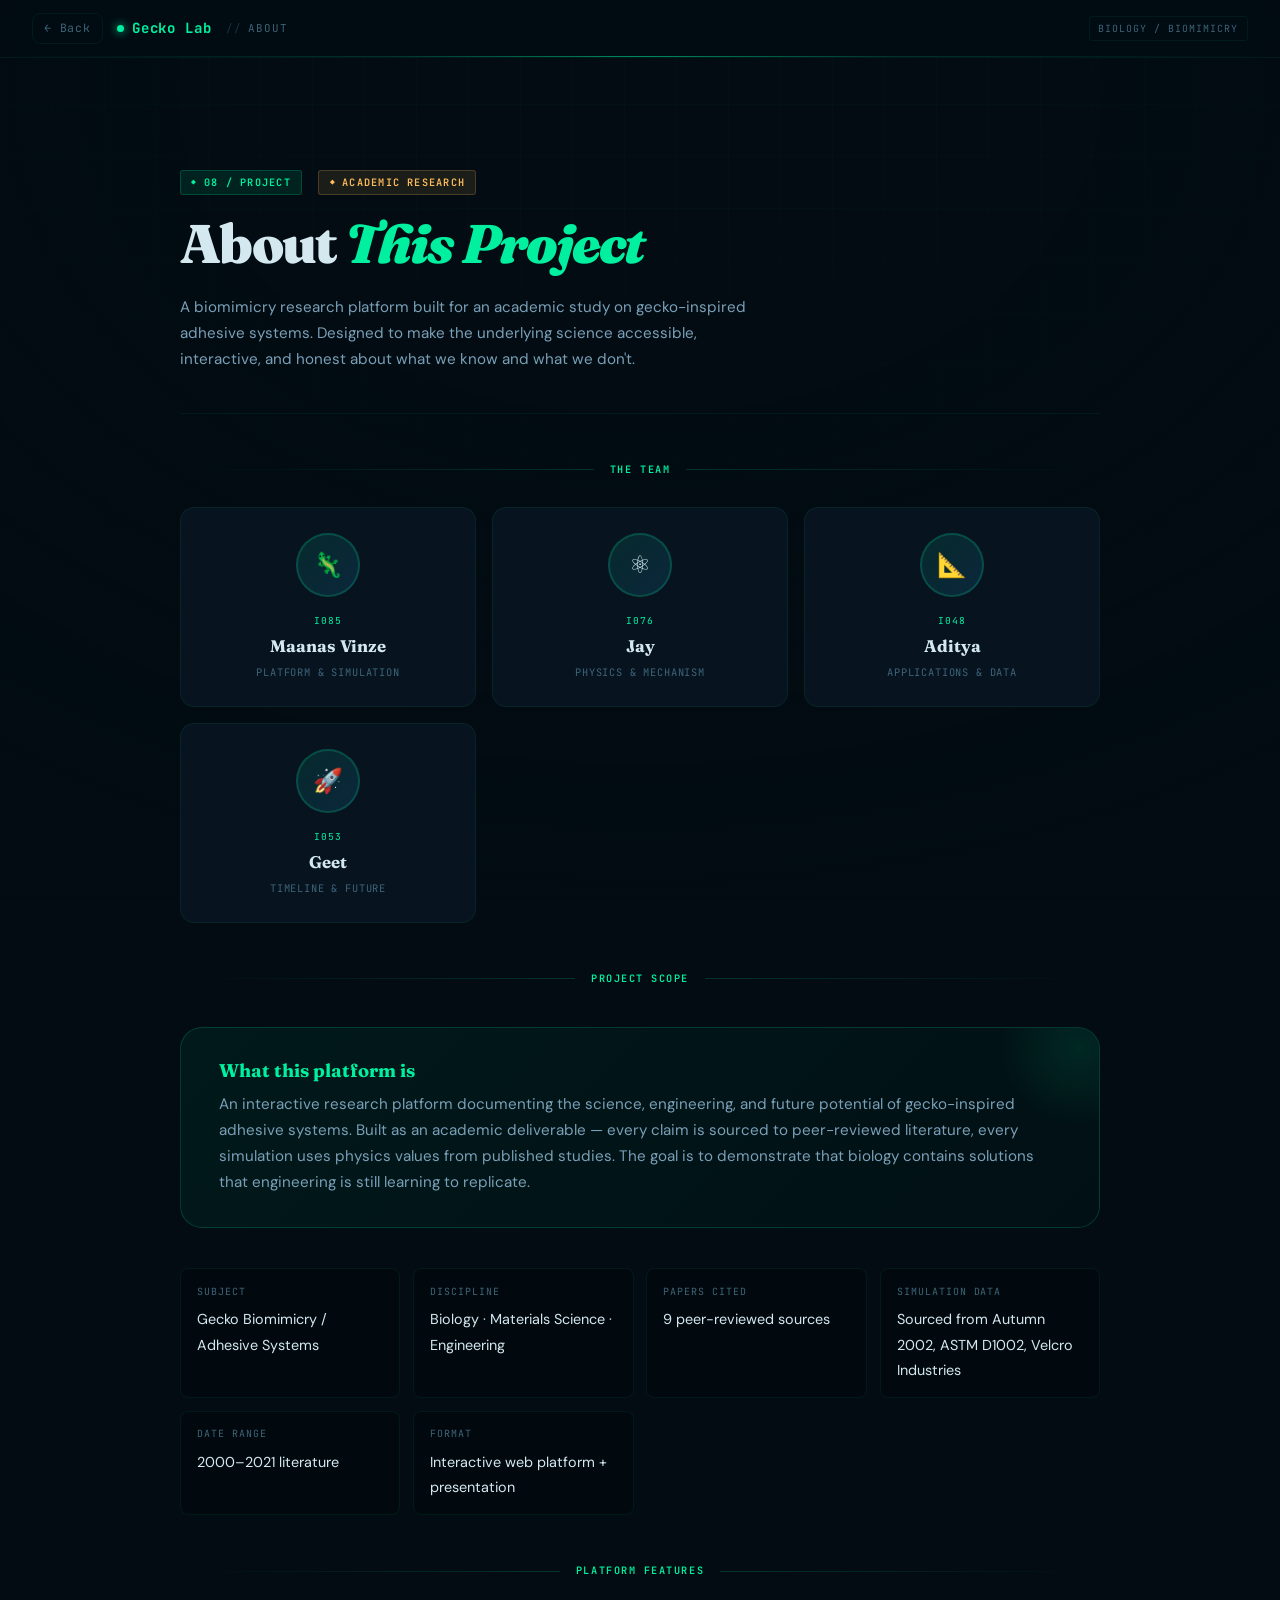
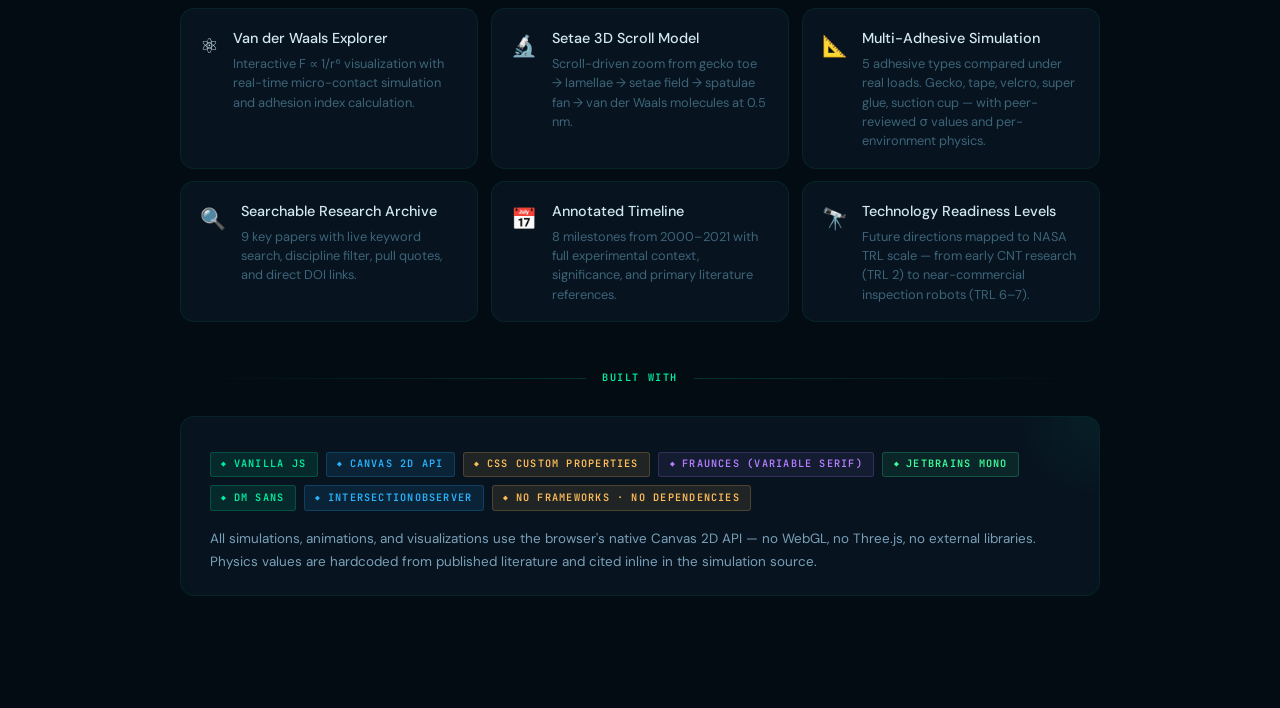
==== commit cb8f7f18: "Update about.html" ====
--- a/about.html
+++ b/about.html
@@ -75,19 +75,19 @@
   </div>
   <div class="member-card">
     <div class="member-avatar">⚛️</div>
-    <div class="member-id">I—</div>
+    <div class="member-id">I076</div>
     <div class="member-name">Jay</div>
     <div class="member-role">Physics &amp; Mechanism</div>
   </div>
   <div class="member-card">
     <div class="member-avatar">📐</div>
-    <div class="member-id">I—</div>
+    <div class="member-id">I048</div>
     <div class="member-name">Aditya</div>
     <div class="member-role">Applications &amp; Data</div>
   </div>
   <div class="member-card">
     <div class="member-avatar">🚀</div>
-    <div class="member-id">I—</div>
+    <div class="member-id">I053</div>
     <div class="member-name">Geet</div>
     <div class="member-role">Timeline &amp; Future</div>
   </div>
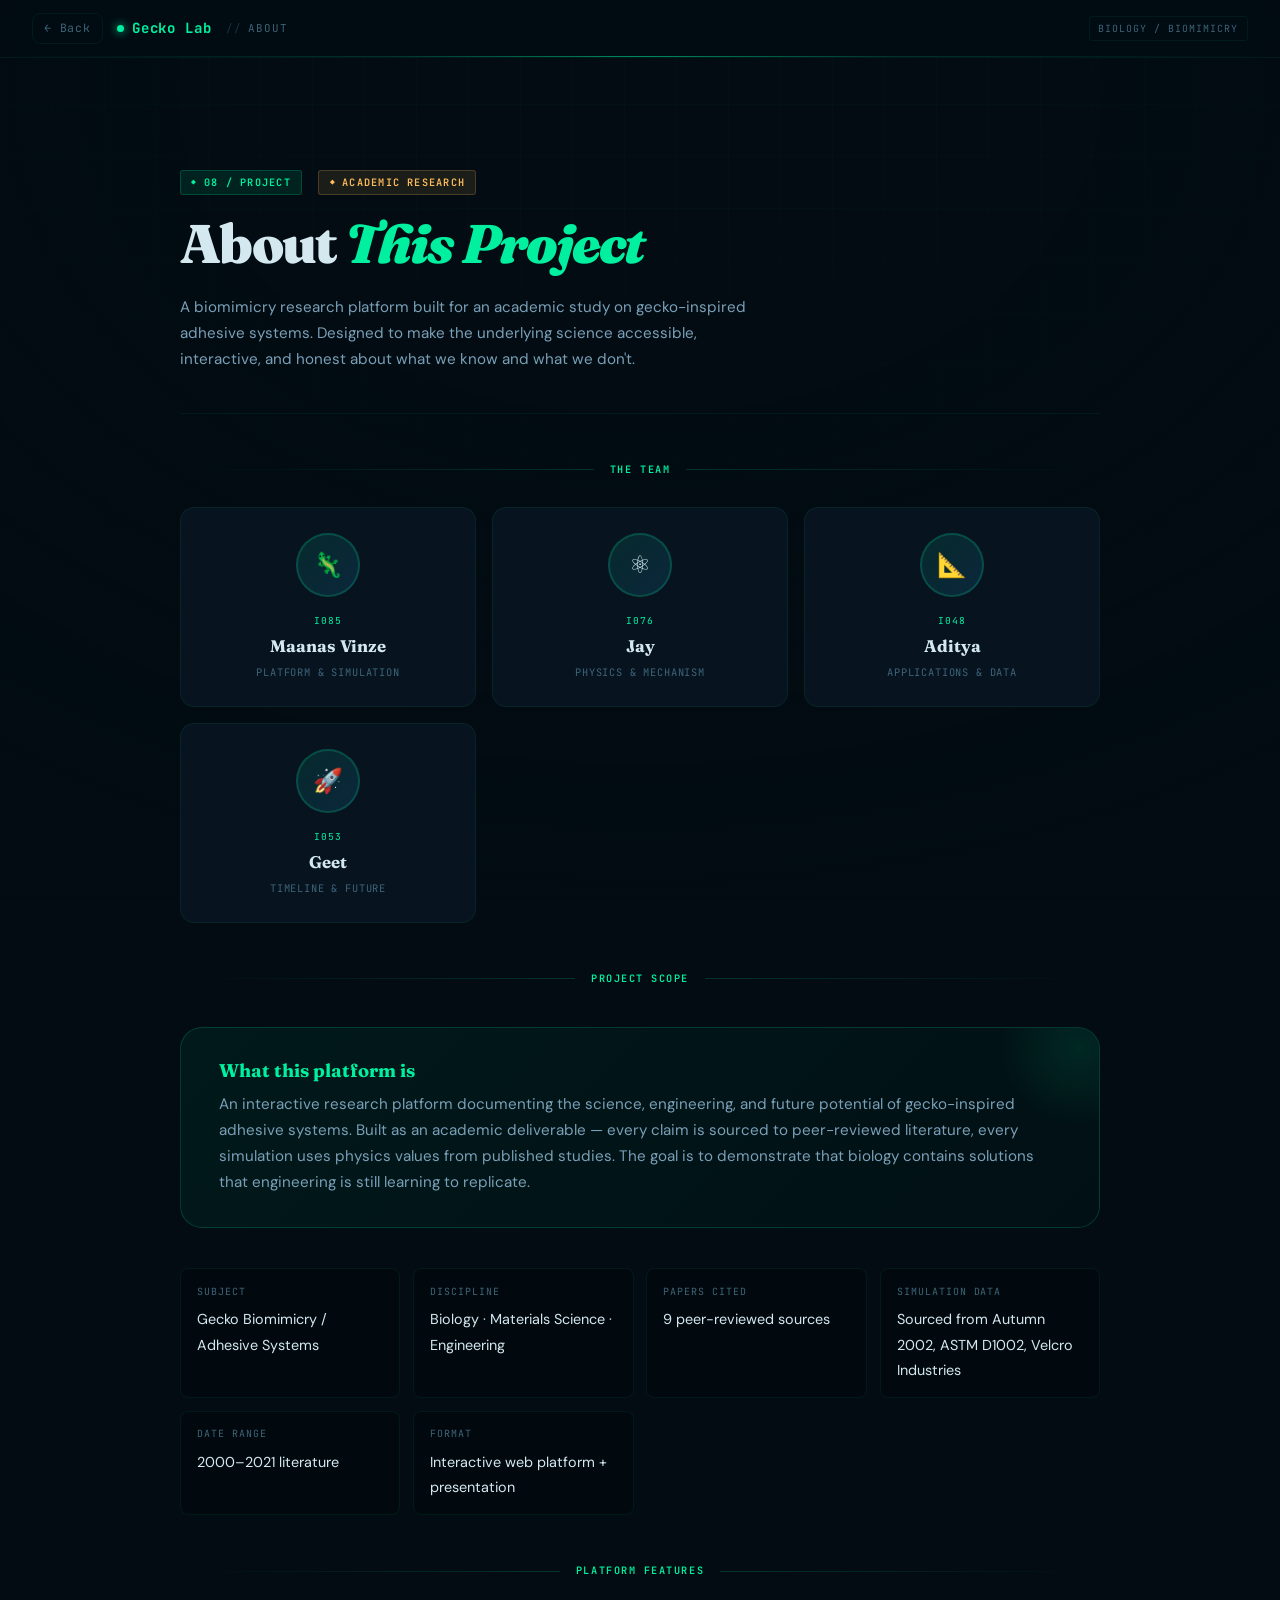
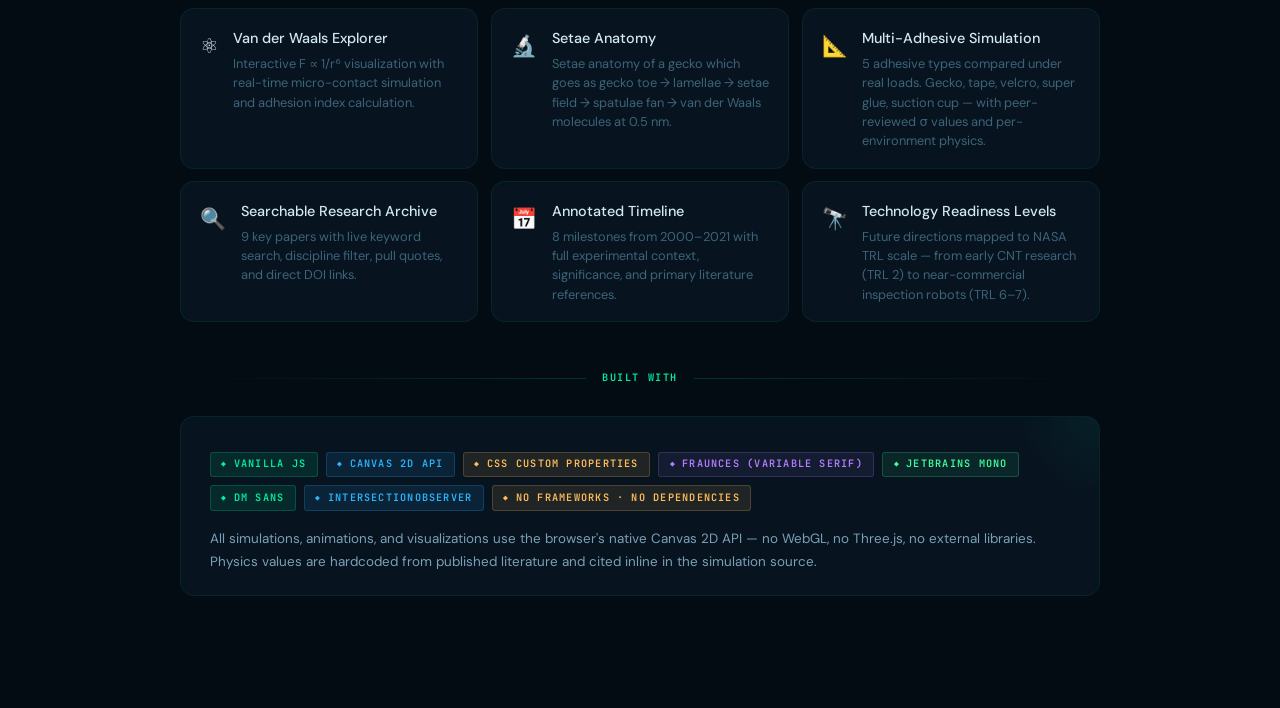
==== commit d6f7f549: "Update about.html" ====
--- a/about.html
+++ b/about.html
@@ -145,8 +145,8 @@
   <div class="feature-item reveal reveal-delay-1">
     <span class="feature-icon">🔬</span>
     <div>
-      <div class="feature-title">Setae 3D Scroll Model</div>
-      <div class="feature-desc">Scroll-driven zoom from gecko toe → lamellae → setae field → spatulae fan → van der Waals molecules at 0.5 nm.</div>
+      <div class="feature-title">Setae Anatomy</div>
+      <div class="feature-desc">Setae anatomy of a gecko which goes as gecko toe → lamellae → setae field → spatulae fan → van der Waals molecules at 0.5 nm.</div>
     </div>
   </div>
   <div class="feature-item reveal reveal-delay-2">
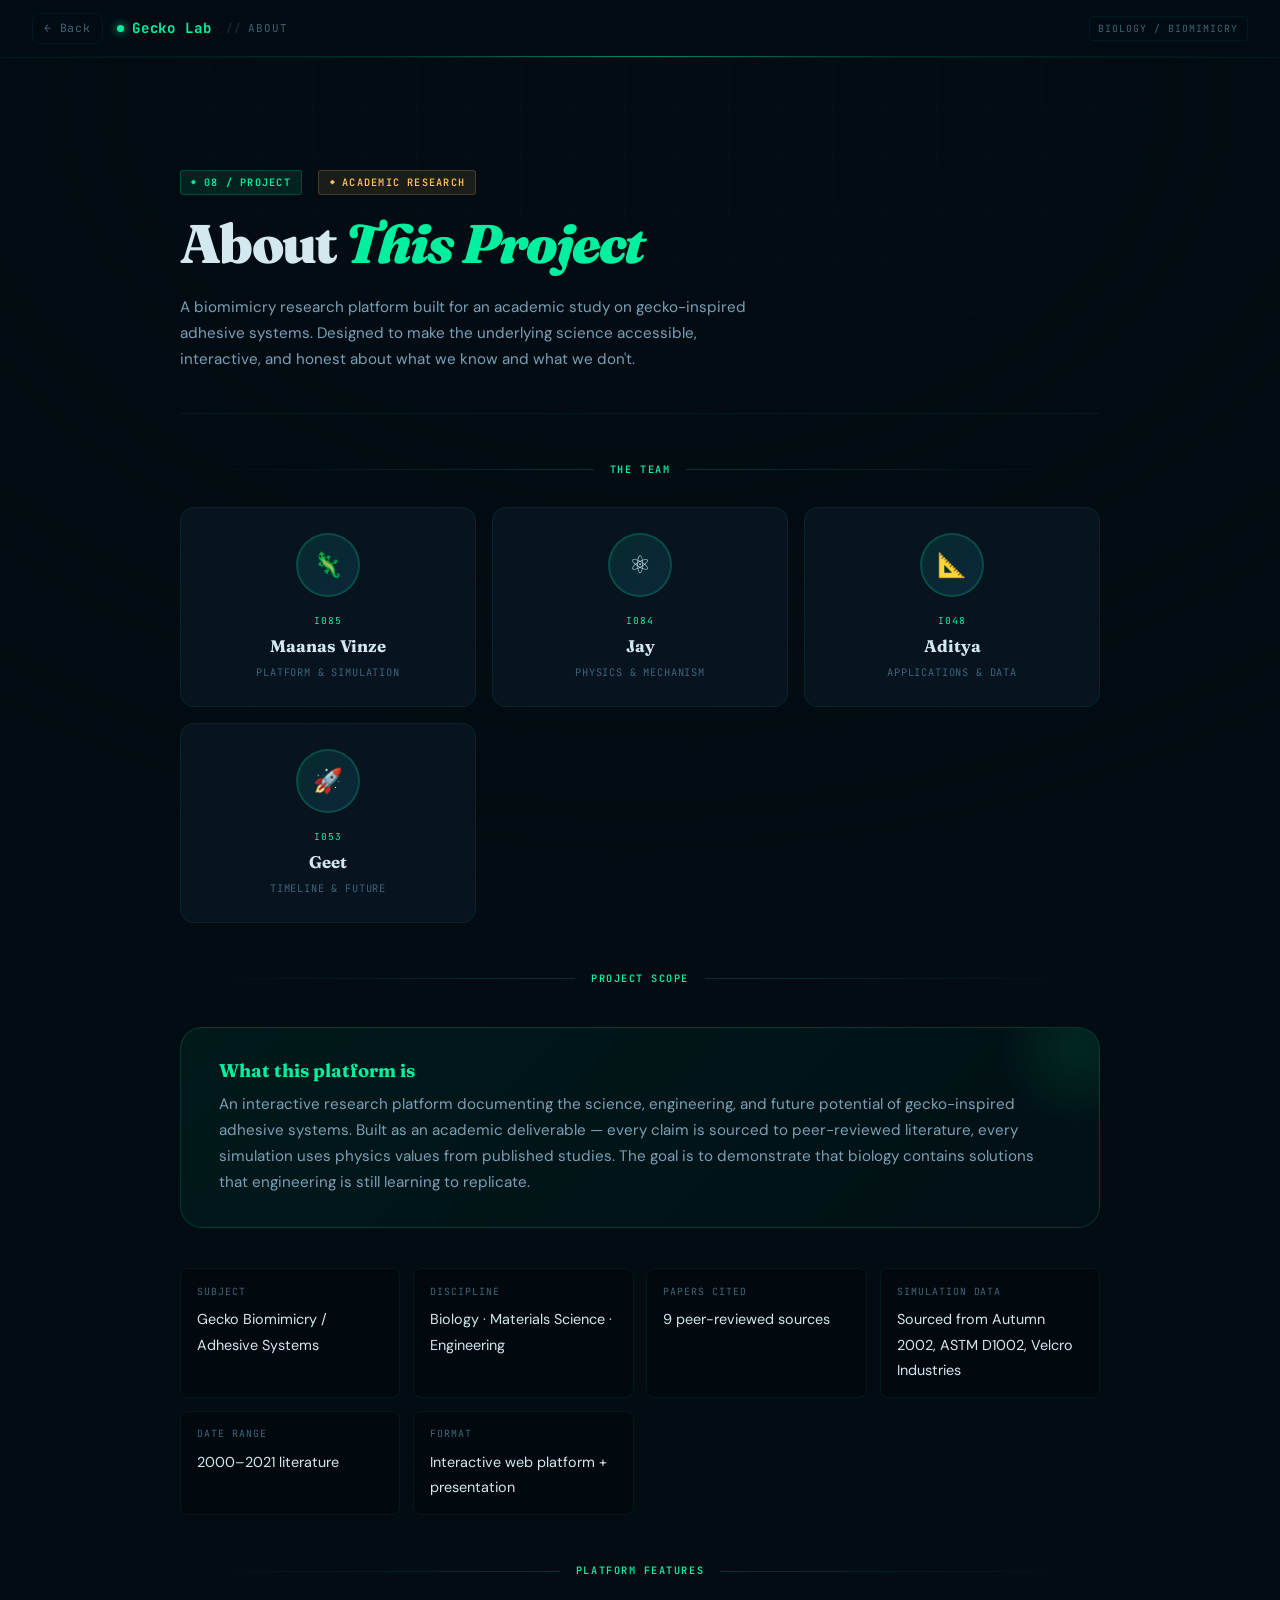
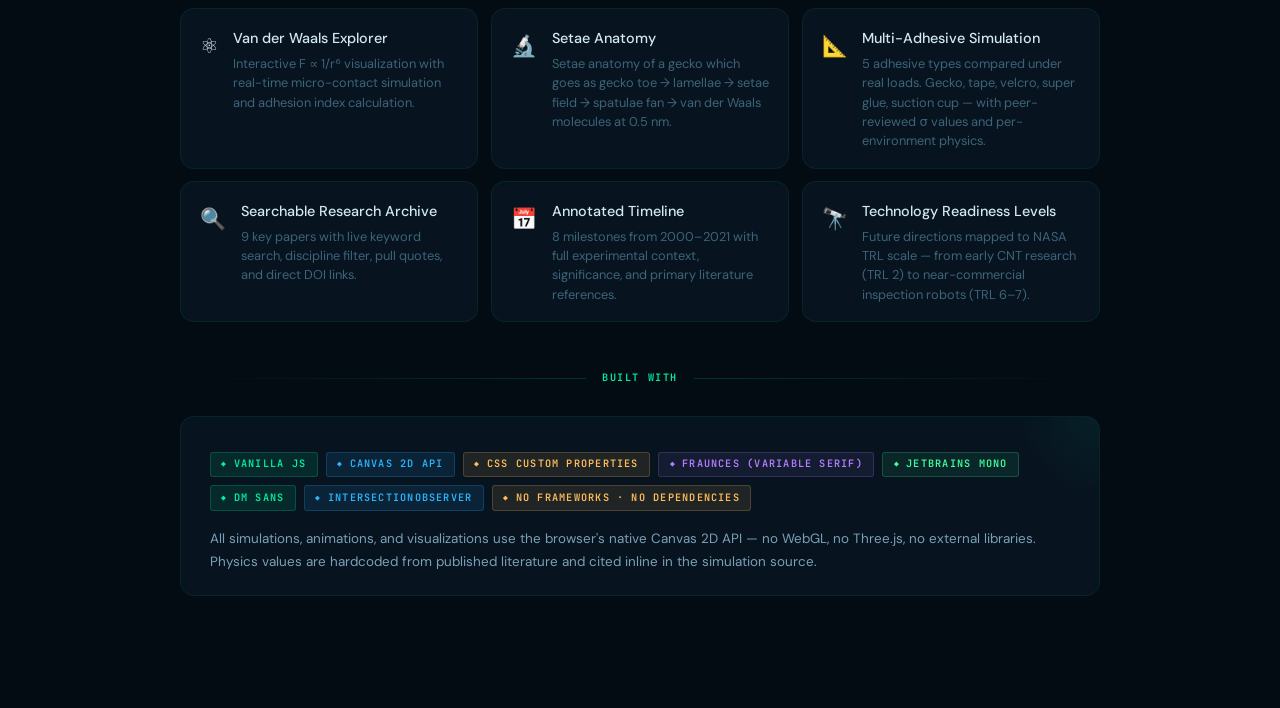
==== commit 0f021f6a: "Update about.html" ====
--- a/about.html
+++ b/about.html
@@ -75,7 +75,7 @@
   </div>
   <div class="member-card">
     <div class="member-avatar">⚛️</div>
-    <div class="member-id">I076</div>
+    <div class="member-id">I084</div>
     <div class="member-name">Jay</div>
     <div class="member-role">Physics &amp; Mechanism</div>
   </div>
